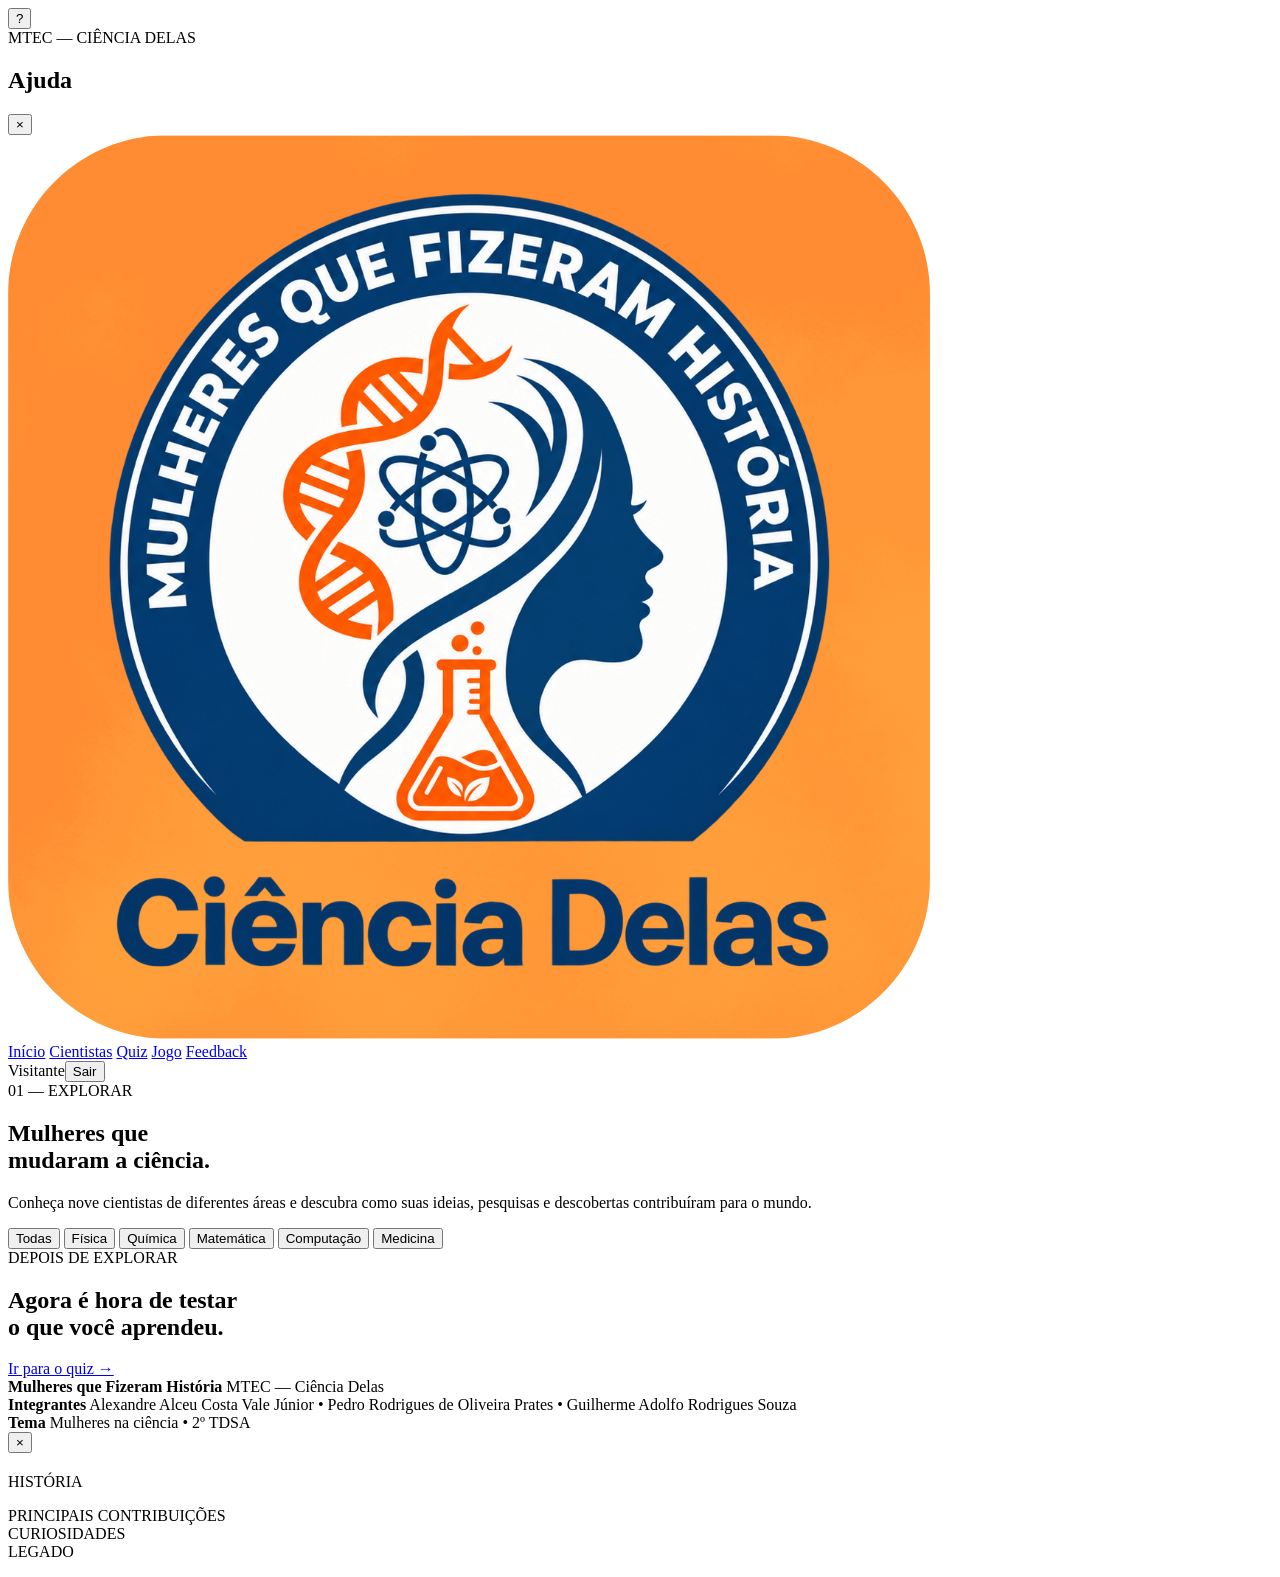
==== cientistas.html @ 0174f932 "Add files via upload" ====
<!DOCTYPE html>
<html lang="pt-BR">
<head>
    <meta charset="UTF-8">
    <meta name="viewport" content="width=device-width, initial-scale=1.0">
    <title>Cientistas | Mulheres que Fizeram História</title>
    <link rel="stylesheet" href="css/style.css">
</head>
<body data-pagina="cientistas">

    <button class="botao-ajuda" id="botaoAjuda" aria-label="Abrir ajuda">?</button>
    <aside class="barra-ajuda" id="barraAjuda">
        <div class="cabecalho-ajuda"><div><span class="texto-pequeno">MTEC — CIÊNCIA DELAS</span><h2 id="tituloAjuda">Ajuda</h2></div><button class="fechar-ajuda" id="fecharAjuda">×</button></div>
        <div id="conteudoAjuda"></div>
    </aside>

    <div class="fundo-site">
        <header class="cabecalho-site">
            <a href="inicio.html" class="logo-site"><img src="logo-mtec.png" alt="Logo Ciência Delas"></a>
            <nav class="menu-site">
                <a href="inicio.html">Início</a>
                <a class="ativo" href="cientistas.html">Cientistas</a>
                <a href="quiz.html">Quiz</a>
                <a href="jogo.html">Jogo</a>
                <a href="feedback.html">Feedback</a>
            </nav>
            <div class="usuario-menu"><span id="nomeUsuarioMenu">Visitante</span><button id="botaoSair" class="botao-secundario pequeno">Sair</button></div>
        </header>

        <main>
            <section class="cabecalho-pagina">
                <div>
                    <span class="etiqueta">01 — EXPLORAR</span>
                    <h1>Mulheres que<br><span>mudaram a ciência.</span></h1>
                </div>
                <p>
                    Conheça nove cientistas de diferentes áreas e descubra como
                    suas ideias, pesquisas e descobertas contribuíram para o mundo.
                </p>
            </section>

            <section class="filtros-cientistas">
                <button class="filtro ativo" data-filtro="todos">Todas</button>
                <button class="filtro" data-filtro="fisica">Física</button>
                <button class="filtro" data-filtro="quimica">Química</button>
                <button class="filtro" data-filtro="matematica">Matemática</button>
                <button class="filtro" data-filtro="computacao">Computação</button>
                <button class="filtro" data-filtro="medicina">Medicina</button>
            </section>

            <section class="grade-cientistas" id="gradeCientistas"></section>

            <section class="cta-final">
                <div>
                    <span class="etiqueta">DEPOIS DE EXPLORAR</span>
                    <h2>Agora é hora de testar<br>o que você aprendeu.</h2>
                </div>
                <a href="quiz.html" class="botao-principal">Ir para o quiz →</a>
            </section>
        </main>

        <footer class="rodape-site">
            <div>
                <strong>Mulheres que Fizeram História</strong>
                <span>MTEC — Ciência Delas</span>
            </div>
            <div>
                <strong>Integrantes</strong>
                <span>Alexandre Alceu Costa Vale Júnior • Pedro Rodrigues de Oliveira Prates • Guilherme Adolfo Rodrigues Souza</span>
            </div>
            <div>
                <strong>Tema</strong>
                <span>Mulheres na ciência • 2º TDSA</span>
            </div>
        </footer>
    </div>

    <div class="modal-cientista" id="modalCientista">
        <div class="fundo-modal" id="fundoModal"></div>
        <article class="conteudo-modal">
            <button class="fechar-modal" id="fecharModal" aria-label="Fechar perfil">×</button>
            <div class="modal-cabecalho">
                <div class="avatar-grande" id="modalAvatar"></div>
                <div><span class="etiqueta" id="modalArea"></span><h2 id="modalNome"></h2><p id="modalResumo"></p></div>
            </div>
            <div class="modal-corpo">
                <div class="bloco-modal"><span>HISTÓRIA</span><p id="modalBiografia"></p></div>
                <div class="bloco-modal"><span>PRINCIPAIS CONTRIBUIÇÕES</span><div id="modalContribuicoes"></div></div>
                <div class="bloco-modal"><span>CURIOSIDADES</span><div id="modalCuriosidades"></div></div>
                <div class="bloco-modal destaque-legado"><span>LEGADO</span><p id="modalLegado"></p></div>
            </div>
        </article>
    </div>

    <script src="js/script.js"></script>
</body>
</html>
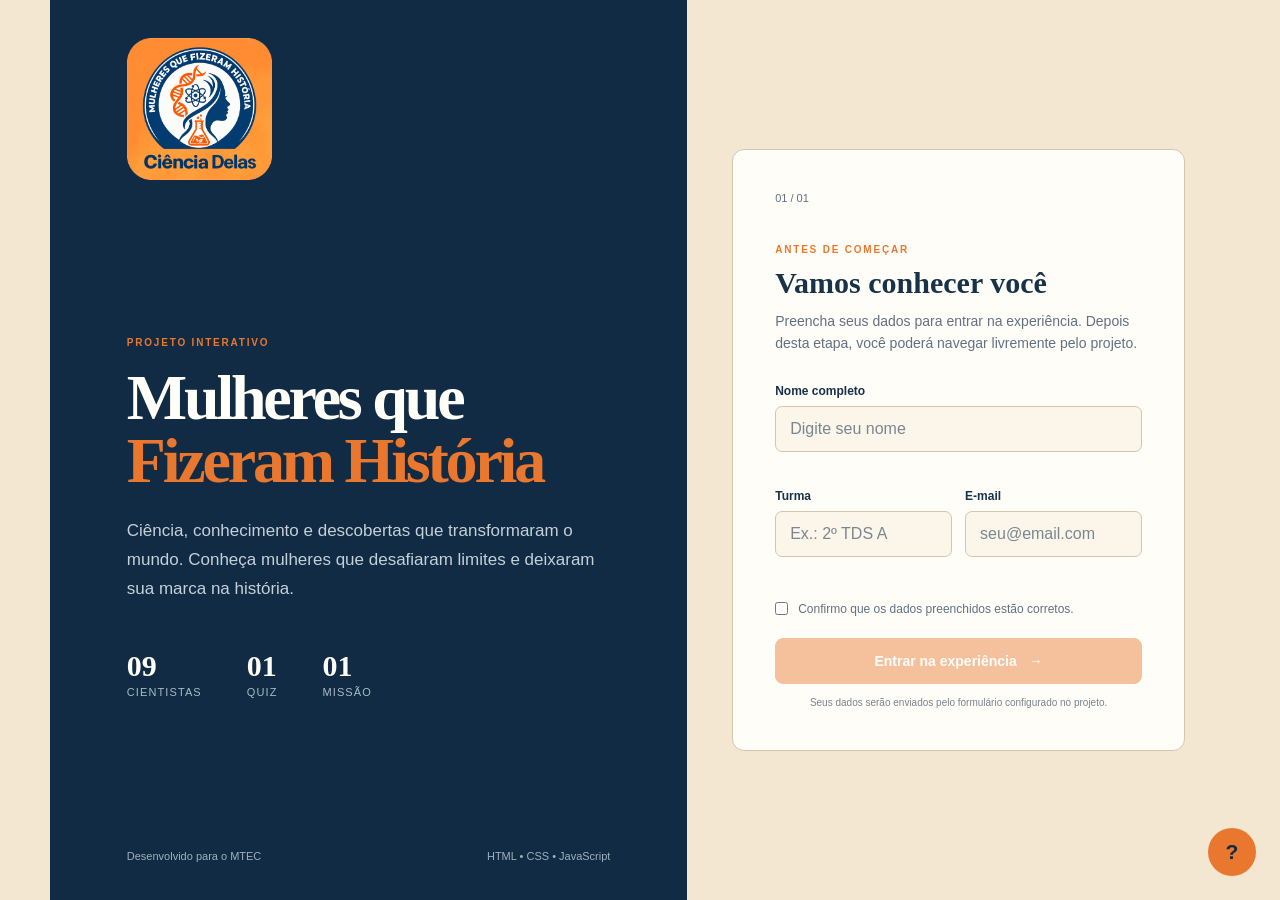
==== commit d2b94c97: "Corrigir linkagens de css e js" ====
--- a/cientistas.html
+++ b/cientistas.html
@@ -4,7 +4,7 @@
     <meta charset="UTF-8">
     <meta name="viewport" content="width=device-width, initial-scale=1.0">
     <title>Cientistas | Mulheres que Fizeram História</title>
-    <link rel="stylesheet" href="css/style.css">
+    <link rel="stylesheet" href="style.css">
 </head>
 <body data-pagina="cientistas">
 
@@ -92,6 +92,6 @@
         </article>
     </div>
 
-    <script src="js/script.js"></script>
+    <script src="script.js"></script>
 </body>
 </html>
--- a/style.css
+++ b/style.css
@@ -0,0 +1,543 @@
+@import url('https://fonts.googleapis.com/css2?family=DM+Sans:wght@400;500;600;700&family=Space+Grotesk:wght@400;500;600;700&display=swap');
+
+:root {
+    --navy: #102b43;
+    --navy-2: #173d5a;
+    --blue: #2f6690;
+    --blue-light: #5b87a8;
+    --cream: #f3e7d2;
+    --cream-2: #fbf5ea;
+    --white: #fffdf8;
+    --orange: #e9782e;
+    --orange-light: #f1a062;
+    --text: #18324a;
+    --text-light: #617182;
+    --border: #d5c5ad;
+    --green: #3f8a68;
+    --red: #c85d5d;
+    --yellow: #d89b32;
+}
+
+* { box-sizing: border-box; margin: 0; padding: 0; }
+html { scroll-behavior: smooth; }
+body {
+    min-height: 100vh;
+    font-family: 'DM Sans', Arial, sans-serif;
+    background: var(--cream);
+    color: var(--text);
+}
+a { color: inherit; text-decoration: none; }
+button, input, textarea, select { font: inherit; }
+button { cursor: pointer; }
+
+.fundo-site { min-height: 100vh; background: var(--cream); }
+
+/* CABEÇALHO */
+.cabecalho-site {
+    width: 100%;
+    min-height: 128px;
+    margin: 0;
+    display: flex;
+    align-items: center;
+    justify-content: space-between;
+    gap: 25px;
+    background: var(--navy);
+    color: var(--white);
+    padding: 0 clamp(24px, 4vw, 64px);
+}
+.logo-site, .marca-projeto { display: flex; align-items: center; gap: 11px; }
+.logo-site > span, .marca-icone {
+    width: 48px; height: 48px; display: grid; place-items: center;
+    border-radius: 10px; background: var(--orange); color: var(--navy); font-size: 21px;
+}
+.logo-site div, .marca-projeto div { display: flex; flex-direction: column; }
+.logo-site img { width: 118px; height: 118px; object-fit: contain; display: block; }
+.marca-projeto img { width: 145px; height: 142px; object-fit: contain; display: block; }
+.logo-site strong, .marca-projeto strong { font: 700 15px 'Space Grotesk'; }
+.logo-site small, .marca-projeto span { color: #b8c7d3; font-size: 10px; letter-spacing: .12em; text-transform: uppercase; }
+.menu-site { display: flex; align-items: center; gap: 4px; }
+.menu-site a {
+    padding: 11px 14px; border-radius: 9px; color: #e8eef2; font-size: 14px;
+}
+.menu-site a:hover, .menu-site a.ativo { background: var(--navy-2); color: white; }
+.usuario-menu { display: flex; align-items: center; gap: 12px; color: #e8eef2; font-size: 13px; }
+
+.botao-principal, .botao-secundario {
+    min-height: 46px; padding: 0 19px; border-radius: 8px; display: inline-flex;
+    align-items: center; justify-content: center; gap: 12px; font-weight: 700; font-size: 14px;
+    transition: background .15s, border-color .15s;
+}
+.botao-principal { color: white; background: var(--orange); border: 1px solid var(--orange); }
+.botao-principal:hover:not(:disabled) { background: #d96520; }
+.botao-principal:disabled { opacity: .45; cursor: not-allowed; }
+.botao-secundario { color: var(--white); background: transparent; border: 1px solid #55738b; }
+.botao-secundario:hover { background: var(--navy-2); }
+.botao-secundario.pequeno { min-height: 36px; padding: 0 12px; font-size: 12px; }
+.largura-total { width: 100%; }
+
+/* AJUDA */
+.botao-ajuda {
+    position: fixed; right: 24px; bottom: 24px; z-index: 1000;
+    width: 48px; height: 48px; border: 0; border-radius: 50%;
+    background: var(--orange); color: var(--navy); font-size: 21px; font-weight: 700;
+}
+.botao-ajuda:hover { background: #d96520; }
+.barra-ajuda {
+    position: fixed; right: -440px; top: 0; width: min(420px, 92vw); height: 100vh;
+    z-index: 1200; padding: 30px; overflow-y: auto; background: var(--navy);
+    color: var(--white); border-left: 1px solid #41617a; transition: right .25s ease;
+}
+.barra-ajuda.aberta { right: 0; }
+.cabecalho-ajuda { display: flex; justify-content: space-between; align-items: flex-start; gap: 20px; padding-bottom: 24px; border-bottom: 1px solid #41617a; }
+.cabecalho-ajuda h2 { margin-top: 7px; font: 600 27px 'Space Grotesk'; color: var(--white); }
+.fechar-ajuda, .fechar-modal {
+    width: 38px; height: 38px; border: 1px solid #55738b; border-radius: 8px;
+    color: var(--white); background: var(--navy-2); font-size: 22px;
+}
+.ajuda-conteudo { padding-top: 25px; color: var(--white); }
+.ajuda-conteudo h3 { margin-bottom: 10px; font: 600 21px 'Space Grotesk'; color: var(--white); }
+.ajuda-conteudo p { margin-bottom: 20px; color: #d7e0e7; line-height: 1.7; font-size: 14px; }
+.ajuda-lista { list-style: none; display: grid; gap: 10px; margin-bottom: 24px; }
+.ajuda-lista li { padding: 13px; border: 1px solid #41617a; border-radius: 8px; background: var(--navy-2); color: #d7e0e7; font-size: 13px; line-height: 1.5; }
+.ajuda-lista strong { color: white; }
+.barra-ajuda .texto-pequeno { color: var(--orange-light); }
+
+
+/* IDENTIFICAÇÃO: deixa a tela inteira visível sem precisar usar scroll. */
+.pagina-identificacao {
+    overflow: hidden;
+}
+
+.pagina-identificacao .identificacao {
+    height: 100vh;
+    min-height: 100vh;
+}
+
+.pagina-identificacao .identificacao-lado-esquerdo,
+.pagina-identificacao .identificacao-lado-direito {
+    height: 100vh;
+    min-height: 0;
+}
+
+/* IDENTIFICAÇÃO */
+.identificacao { min-height: 100vh; display: grid; grid-template-columns: 1.08fr .92fr; }
+.identificacao-lado-esquerdo {
+    min-height: 100vh; padding: 38px clamp(30px, 6vw, 85px);
+    display: flex; flex-direction: column; justify-content: space-between;
+    background: var(--navy); color: var(--white);
+}
+.identificacao-conteudo { max-width: 650px; margin: auto 0; }
+.identificacao-conteudo h1 {
+    margin-top: 17px; font: 700 clamp(45px, 5vw, 76px)/.98 'Space Grotesk'; letter-spacing: -.05em;
+}
+.identificacao-conteudo h1 span { color: var(--orange); }
+.texto-introducao { max-width: 540px; color: #c5d0d9; line-height: 1.7; margin-top: 25px; font-size: 17px; }
+.mini-estatisticas { display: flex; gap: 45px; margin-top: 45px; }
+.mini-estatisticas div { display: flex; flex-direction: column; gap: 3px; }
+.mini-estatisticas strong { font: 600 30px 'Space Grotesk'; }
+.mini-estatisticas span { color: #aabac7; font-size: 11px; text-transform: uppercase; letter-spacing: .1em; }
+.rodape-identificacao { display: flex; justify-content: space-between; color: #9fb0bd; font-size: 11px; }
+.identificacao-lado-direito { display: grid; place-items: center; padding: 45px; background: var(--cream); }
+.cartao-identificacao {
+    width: min(510px, 100%); padding: 42px; background: var(--white);
+    border: 1px solid var(--border); border-radius: 12px;
+}
+.numero-etapa { color: var(--text-light); font-size: 11px; margin-bottom: 35px; }
+.cartao-identificacao h2 { margin-top: 9px; font: 600 30px 'Space Grotesk'; }
+.cartao-identificacao > p { color: var(--text-light); line-height: 1.6; font-size: 14px; margin: 10px 0 30px; }
+.campo { margin-bottom: 19px; }
+.campo label { display: block; margin-bottom: 8px; color: var(--text); font-size: 12px; font-weight: 700; }
+.campo input, .campo textarea, .campo select {
+    width: 100%; padding: 13px 14px; outline: none; border: 1px solid var(--border);
+    border-radius: 7px; background: var(--cream-2); color: var(--text);
+}
+.campo input::placeholder, .campo textarea::placeholder { color: #7a8791; opacity: 1; }
+.campo input:focus, .campo textarea:focus, .campo select:focus { border-color: var(--orange); outline: 2px solid #f1c19f; }
+.campo input:-webkit-autofill, .campo input:-webkit-autofill:hover, .campo input:-webkit-autofill:focus {
+    -webkit-text-fill-color: var(--text); -webkit-box-shadow: 0 0 0 1000px var(--cream-2) inset;
+}
+.campo select option { background: var(--white); color: var(--text); }
+.duas-colunas { display: grid; grid-template-columns: 1fr 1fr; gap: 13px; }
+.campo-checkbox { display: flex; align-items: flex-start; gap: 10px; color: var(--text-light); font-size: 12px; line-height: 1.5; margin: 6px 0 20px; }
+.campo-checkbox input { margin-top: 2px; accent-color: var(--orange); }
+.mensagem-erro { display: block; min-height: 14px; margin-top: 4px; color: var(--red); font-size: 10px; }
+.aviso-formulario { color: #78838d; font-size: 10px; text-align: center; margin-top: 13px; }
+.iframe-escondido { width: 0; height: 0; border: 0; position: absolute; }
+
+main { width: min(1180px, calc(100% - 40px)); margin: auto; }
+.etiqueta, .texto-pequeno { display: inline-block; color: var(--orange); font-size: 10px; letter-spacing: .18em; font-weight: 700; }
+
+/* INÍCIO */
+.hero-inicio {
+    min-height: 610px; display: grid; grid-template-columns: 1fr 1fr; align-items: center;
+    gap: 55px; padding: 75px 0;
+}
+.hero-texto h1 { margin: 17px 0 25px; font: 700 clamp(50px, 6vw, 80px)/.95 'Space Grotesk'; letter-spacing: -.06em; }
+.hero-texto h1 span { color: var(--orange); }
+.hero-texto > p { max-width: 600px; color: var(--text-light); line-height: 1.7; font-size: 17px; }
+.hero-botoes { display: flex; gap: 12px; margin-top: 30px; }
+.hero-botoes .botao-secundario { color: var(--navy); border-color: #9c8d77; }
+.hero-botoes .botao-secundario:hover { background: #e9dcc7; }
+.hero-numeros { display: flex; gap: 42px; margin-top: 50px; }
+.hero-numeros div { display: flex; align-items: center; gap: 10px; }
+.hero-numeros strong { font: 600 28px 'Space Grotesk'; }
+.hero-numeros span { color: var(--text-light); font-size: 10px; text-transform: uppercase; line-height: 1.3; letter-spacing: .08em; }
+.hero-visual { min-height: 450px; position: relative; display: grid; place-items: center; }
+.orb { display: none; }
+.painel-ciencia {
+    width: min(500px, 90%); padding: 27px; position: relative; z-index: 2;
+    background: var(--navy); color: var(--white); border: 1px solid var(--navy-2); border-radius: 12px;
+    transform: rotate(-1.5deg);
+}
+.painel-topo { display: flex; justify-content: space-between; color: #bdcbd5; font-size: 9px; letter-spacing: .16em; }
+.ponto-online { width: 7px; height: 7px; background: var(--orange); border-radius: 50%; }
+.painel-grafico { height: 220px; margin-top: 30px; position: relative; overflow: hidden; border-bottom: 1px solid #41617a; }
+.linha-grafico { position: absolute; width: 110%; height: 100px; left: -5%; top: 80px; border-top: 2px solid #5b87a8; transform: rotate(-8deg); border-radius: 50%; }
+.linha-grafico.segunda { top: 120px; border-color: var(--orange); transform: rotate(8deg); }
+.ponto-grafico { position: absolute; width: 9px; height: 9px; border-radius: 50%; background: var(--white); }
+.p1 { left: 15%; top: 57%; } .p2 { left: 37%; top: 38%; } .p3 { left: 62%; top: 52%; } .p4 { left: 83%; top: 24%; }
+.painel-dados { display: grid; grid-template-columns: repeat(3,1fr); gap: 10px; padding-top: 22px; }
+.painel-dados div { display: flex; flex-direction: column; gap: 5px; }
+.painel-dados span { font-size: 8px; color: #9fb0bd; letter-spacing: .1em; }
+.painel-dados strong { font: 600 20px 'Space Grotesk'; }
+.cartao-flutuante { position: absolute; z-index: 3; display: flex; gap: 10px; align-items: center; padding: 12px 14px; background: var(--white); border: 1px solid var(--border); border-radius: 8px; }
+.cartao-flutuante > span { width: 32px; height: 32px; display: grid; place-items: center; border-radius: 7px; background: var(--orange); color: var(--navy); }
+.cartao-flutuante div { display: flex; flex-direction: column; }
+.cartao-flutuante strong { font-size: 11px; color: var(--text); }
+.cartao-flutuante small { color: var(--text-light); font-size: 9px; }
+.cartao-flutuante-1 { top: 13%; left: 1%; } .cartao-flutuante-2 { bottom: 9%; right: 0; }
+
+.mosaico-cientistas, .secao-conceito, .secao-destaque {
+    margin: 0 0 70px; padding: 70px; background: var(--white); border: 1px solid var(--border);
+}
+.cabecalho-secao h2 { margin-top: 12px; font: 600 40px 'Space Grotesk'; letter-spacing: -.04em; }
+.cabecalho-secao h2 span { color: var(--orange); }
+.cabecalho-secao p { margin-top: 10px; color: var(--text-light); line-height: 1.6; }
+.faixa-fotos-cientistas { display: grid; grid-template-columns: repeat(5,1fr); gap: 12px; margin-top: 34px; }
+.foto-destaque-cientista { display: block; overflow: hidden; border: 1px solid var(--border); background: var(--cream-2); }
+.foto-destaque-cientista img { width: 100%; height: 190px; display: block; object-fit: cover; object-position: center top; }
+.foto-destaque-cientista span { display: block; padding: 11px 12px; color: var(--text); font-size: 12px; font-weight: 700; }
+.secao-conceito { margin-bottom: 70px; }
+.passos-experiencia { display: grid; grid-template-columns: repeat(4,1fr); gap: 14px; margin-top: 38px; }
+.passo { position: relative; min-height: 265px; padding: 27px; border: 1px solid var(--border); background: var(--cream-2); border-radius: 9px; }
+.passo:hover { border-color: var(--orange); }
+.passo.destaque { border-top: 1px solid var(--border); }
+.passo-numero { position: absolute; top: 20px; right: 20px; color: #9b8d7a; font-size: 11px; }
+.passo-icone { width: 48px; height: 48px; display: grid; place-items: center; margin-bottom: 35px; border-radius: 8px; background: var(--navy); color: var(--orange); font-size: 20px; }
+.passo h3 { margin-bottom: 9px; font: 600 21px 'Space Grotesk'; }
+.passo p { color: var(--text-light); line-height: 1.55; font-size: 13px; }
+.passo-link { display: block; margin-top: 22px; color: var(--orange); font-size: 12px; font-weight: 700; }
+.secao-destaque { display: grid; grid-template-columns: 1.2fr .8fr; gap: 65px; align-items: center; }
+.destaque-texto h2 { margin: 13px 0 20px; font: 600 40px/1.08 'Space Grotesk'; letter-spacing: -.04em; }
+.destaque-texto p { max-width: 650px; color: var(--text-light); line-height: 1.75; }
+.link-seta { display: inline-block; margin-top: 25px; color: var(--orange); font-size: 13px; font-weight: 700; }
+.destaque-citacao { padding: 38px; background: var(--navy); color: var(--white); border-radius: 9px; }
+.simbolo-grande { height: 55px; color: var(--orange); font: 700 70px 'Space Grotesk'; }
+.destaque-citacao p { margin: 15px 0 25px; font: 500 22px/1.35 'Space Grotesk'; }
+.linha-decorativa { width: 55px; height: 2px; margin-bottom: 13px; background: var(--orange); }
+.destaque-citacao span:last-child { color: #b7c6d0; font-size: 9px; letter-spacing: .14em; }
+.jogo-feedback {
+    padding: 0 0 55px;
+}
+
+/* Link simples e largo para levar ao formulário de feedback. */
+.botao-feedback-jogo {
+    display: block;
+    width: 100%;
+    padding: 17px 20px;
+    margin-top: 14px;
+    text-align: center;
+    background: var(--navy);
+    color: var(--white);
+    border: 2px solid var(--navy);
+    border-radius: 10px;
+    text-decoration: none;
+    font: 600 16px 'Space Grotesk';
+    transition: .2s;
+}
+
+.botao-feedback-jogo:hover {
+    background: var(--orange);
+    border-color: var(--navy);
+    color: var(--navy);
+}
+
+.rodape-site {
+    width: min(1180px, calc(100% - 40px));
+    margin: auto;
+    padding: 30px 0 36px;
+    border-top: 1px solid var(--border);
+    display: grid;
+    grid-template-columns: 1fr 1.8fr auto;
+    gap: 35px;
+    color: var(--text-light);
+    font-size: 11px;
+}
+.rodape-site div { display: flex; flex-direction: column; gap: 6px; }
+.rodape-site strong { color: var(--text); font-size: 11px; font-weight: 700; }
+.rodape-site span { line-height: 1.5; }
+
+/* CABEÇALHOS DAS PÁGINAS INTERNAS */
+.cabecalho-pagina {
+    min-height: 360px; margin: 55px 0 45px; padding: 58px 70px;
+    display: grid; grid-template-columns: 1fr .78fr; align-items: center; gap: 70px;
+    background: var(--white); border: 1px solid var(--border);
+}
+.cabecalho-pagina h1 { margin-top: 15px; color: var(--text); font: 700 clamp(48px, 6vw, 78px)/.95 'Space Grotesk'; letter-spacing: -.055em; }
+.cabecalho-pagina h1 span { color: var(--blue); }
+.cabecalho-pagina > p { max-width: 530px; color: var(--text-light); line-height: 1.8; }
+
+/* CIENTISTAS */
+.filtros-cientistas { display: flex; flex-wrap: wrap; gap: 9px; margin-bottom: 30px; }
+.filtro { padding: 10px 16px; border: 1px solid var(--border); border-radius: 20px; background: transparent; color: var(--text); font-size: 11px; }
+.filtro:hover, .filtro.ativo { background: var(--navy); border-color: var(--navy); color: var(--white); }
+.grade-cientistas { display: grid; grid-template-columns: repeat(3,1fr); gap: 22px; padding-bottom: 70px; }
+.card-cientista { overflow: hidden; min-height: 420px; background: var(--white); border: 1px solid var(--border); border-radius: 9px; cursor: pointer; }
+.card-cientista:hover { border-color: var(--orange); }
+.card-imagem { height: 225px; position: relative; overflow: hidden; display: grid; place-items: center; background: var(--navy); }
+.foto-cientista-card { width: 100%; height: 100%; object-fit: cover; object-position: center top; display: block; }
+.foto-cientista-card[src*="Rosalind_Franklin"] { transform: scale(1.08); }
+.avatar-cientista { width: 120px; height: 120px; display: grid; place-items: center; border-radius: 50%; background: var(--navy-2); color: var(--orange); font: 700 32px 'Space Grotesk'; }
+.card-numero { position: absolute; top: 15px; left: 17px; color: var(--white); font-size: 10px; }
+.card-area { position: absolute; top: 15px; right: 15px; padding: 5px 8px; border-radius: 20px; background: var(--orange); color: var(--navy); font-size: 8px; letter-spacing: .1em; }
+.card-conteudo { padding: 25px; }
+.card-conteudo h2 { margin-bottom: 6px; color: var(--text); font: 600 23px 'Space Grotesk'; }
+.card-conteudo .periodo { color: var(--text-light); font-size: 11px; }
+.card-conteudo p { margin-top: 13px; color: var(--text-light); font-size: 12px; line-height: 1.6; }
+.card-abrir { display: block; margin-top: 18px; color: var(--orange); font-size: 11px; font-weight: 700; }
+.cta-final { margin: 0 0 80px; padding: 45px 50px; display: flex; align-items: center; justify-content: space-between; gap: 30px; background: var(--navy); border: 1px solid var(--navy); border-radius: 9px; color: var(--white); }
+.cta-final h2 { margin-top: 10px; font: 600 29px/1.15 'Space Grotesk'; color: var(--white); }
+
+/* MODAL DAS CIENTISTAS */
+.modal-cientista, .modal-desafio { display: none; position: fixed; inset: 0; z-index: 1300; align-items: center; justify-content: center; padding: 25px; }
+.modal-cientista.aberto, .modal-desafio.aberto { display: flex; }
+.fundo-modal { position: absolute; inset: 0; background: rgba(16,43,67,.82); }
+.conteudo-modal { position: relative; z-index: 2; width: min(900px,100%); max-height: 90vh; overflow-y: auto; padding: 38px; background: var(--white); border: 1px solid var(--border); border-radius: 10px; }
+/* O X continua visível mesmo quando o conteúdo do perfil é rolado. */
+.fechar-modal { position: sticky; top: 0; z-index: 5; display: block; margin: -12px -12px 12px auto; color: var(--navy); background: var(--cream-2); border-color: var(--border); }
+.modal-cabecalho { display: grid; grid-template-columns: 130px 1fr; gap: 25px; align-items: center; padding-bottom: 30px; border-bottom: 1px solid var(--border); }
+.avatar-grande { width: 130px; height: 130px; display: grid; place-items: center; border-radius: 9px; overflow: hidden; background: var(--navy); color: var(--orange); font: 700 35px 'Space Grotesk'; }
+.avatar-grande img { width: 100%; height: 100%; object-fit: cover; object-position: center top; }
+.modal-cabecalho h2 { margin: 7px 0; color: var(--text); font: 600 38px 'Space Grotesk'; }
+.modal-cabecalho p { max-width: 600px; color: var(--text-light); line-height: 1.6; font-size: 13px; }
+.modal-corpo { display: grid; grid-template-columns: 1fr 1fr; gap: 25px; padding-top: 30px; }
+.bloco-modal > span { color: var(--orange); font-size: 9px; letter-spacing: .15em; font-weight: 700; }
+.bloco-modal p { margin-top: 10px; color: var(--text-light); line-height: 1.7; font-size: 13px; }
+.bloco-modal ul { list-style: none; margin-top: 10px; display: grid; gap: 8px; }
+.bloco-modal li { padding: 11px 13px; border: 1px solid var(--border); border-radius: 7px; background: var(--cream-2); color: var(--text-light); font-size: 12px; line-height: 1.5; }
+.destaque-legado { grid-column: 1 / -1; padding: 20px; border: 1px solid #e8c3a8; background: #fff4e9; border-radius: 8px; }
+
+/* QUIZ */
+.area-quiz, .area-jogo, .area-feedback { min-height: calc(100vh - 84px); }
+.quiz-container { width: min(850px, calc(100% - 40px)); margin: 0 auto 75px; padding: 42px; background: var(--white); border: 1px solid var(--border); border-radius: 10px; }
+.quiz-topo > div:first-child { display: flex; justify-content: space-between; align-items: center; color: var(--text-light); font-size: 10px; letter-spacing: .12em; }
+.quiz-topo strong { color: var(--text); font-size: 12px; }
+.barra-progresso { height: 4px; margin-top: 13px; overflow: hidden; background: #e1d5c2; }
+.barra-progresso div { width: 10%; height: 100%; background: var(--orange); transition: width .3s; }
+.quiz-pergunta { padding: 52px 0 34px; }
+.tema-questao { color: var(--orange); font-size: 9px; letter-spacing: .16em; font-weight: 700; }
+.quiz-pergunta h2 { max-width: 730px; margin-top: 10px; color: var(--text); font: 600 31px/1.2 'Space Grotesk'; }
+.alternativas { display: grid; gap: 11px; }
+.alternativa { width: 100%; min-height: 58px; padding: 16px 18px; display: flex; align-items: center; gap: 13px; text-align: left; border: 1px solid var(--border); border-radius: 7px; color: var(--text); background: var(--cream-2); }
+.alternativa:hover:not(:disabled) { border-color: var(--orange); background: #f7ead8; }
+.alternativa .letra { width: 28px; height: 28px; display: grid; place-items: center; border-radius: 6px; background: var(--navy); color: white; font-size: 11px; }
+.alternativa.selecionada { border-color: var(--blue); background: #edf3f6; }
+.alternativa.correta { border-color: var(--green); background: #edf7f1; }
+.alternativa.errada { border-color: var(--red); background: #faeeee; }
+.feedback-questao { min-height: 40px; padding-top: 15px; color: var(--text-light); font-size: 12px; line-height: 1.5; }
+.feedback-questao.certo { color: var(--green); } .feedback-questao.errado { color: var(--red); }
+
+/* Botão e caixa da dica do quiz. */
+.botao-dica { margin-top: 6px; padding: 10px 15px; border: 1px solid var(--orange); border-radius: 7px; background: var(--cream-2); color: var(--navy); font-weight: 700; cursor: pointer; }
+.botao-dica:hover:not(:disabled) { background: #f7ead8; }
+.botao-dica:disabled { opacity: .6; cursor: default; }
+.dica-questao { display: none; margin-top: 10px; padding: 11px 14px; border-left: 3px solid var(--orange); background: #f7ead8; color: var(--text); font-size: 12px; line-height: 1.5; }
+.dica-questao.visivel { display: block; }
+.botao-proxima { width: 100%; margin-top: 10px; }
+.resultado-quiz, .feedback-final { width: min(750px, calc(100% - 40px)); margin: 40px auto 90px; padding: 60px 40px; text-align: center; background: var(--white); border: 1px solid var(--border); border-radius: 10px; }
+.resultado-icone { width: 70px; height: 70px; display: grid; place-items: center; margin: 0 auto 22px; border-radius: 9px; background: var(--orange); color: var(--navy); font-size: 28px; }
+.resultado-quiz h2, .feedback-final h2 { margin: 10px 0; color: var(--text); font: 600 35px 'Space Grotesk'; }
+.pontuacao-final { margin: 25px 0; } .pontuacao-final strong { color: var(--blue); font: 700 80px 'Space Grotesk'; } .pontuacao-final span { color: var(--text-light); font-size: 22px; }
+.resultado-quiz p, .feedback-final p { color: var(--text-light); line-height: 1.6; }
+.resultado-botoes { display: flex; justify-content: center; gap: 10px; margin-top: 30px; }
+.resultado-botoes .botao-secundario { color: white; background: var(--navy); border-color: var(--navy); }
+.resultado-botoes .botao-secundario:hover { color: white; background: var(--blue); border-color: var(--blue); }
+
+/* JOGO */
+.painel-jogo { margin-bottom: 60px; }
+.barra-jogo { display: grid; grid-template-columns: repeat(4,1fr); gap: 1px; overflow: hidden; background: var(--border); border: 1px solid var(--border); }
+.informacao-jogo { min-height: 78px; padding: 17px 20px; display: flex; flex-direction: column; gap: 4px; background: var(--navy); }
+.informacao-jogo span { color: #b4c3ce; font-size: 8px; letter-spacing: .13em; } .informacao-jogo strong { color: white; font: 600 16px 'Space Grotesk'; }
+.objetivo-jogo { padding: 14px 17px; display: flex; justify-content: space-between; align-items: center; gap: 20px; border: 1px solid var(--border); border-top: 0; background: var(--white); }
+
+#botaoReiniciarJogo {
+    color: white;
+    background: var(--navy);
+    border-color: var(--navy);
+}
+#botaoReiniciarJogo:hover {
+    color: white;
+    background: var(--blue);
+    border-color: var(--blue);
+}
+.objetivo-jogo div { display: flex; gap: 10px; align-items: center; } .objetivo-jogo span { color: var(--orange); font-size: 8px; letter-spacing: .12em; } .objetivo-jogo strong { font-size: 11px; }
+.colecao-jogo { display: flex; flex-wrap: wrap; gap: 7px; padding: 13px 0 0; }
+
+.chip-cientista-jogo {
+    min-height: 42px;
+    padding: 5px 10px 5px 5px;
+    display: flex;
+    align-items: center;
+    gap: 8px;
+    border: 1px solid var(--border);
+    border-radius: 8px;
+    background: var(--white);
+    color: var(--text-light);
+}
+.chip-cientista-jogo span {
+    width: 30px;
+    height: 30px;
+    display: grid;
+    place-items: center;
+    border-radius: 6px;
+    background: #e7ddcb;
+    color: var(--text-light);
+    font-size: 9px;
+    font-weight: 700;
+}
+.chip-cientista-jogo strong {
+    color: var(--text);
+    font-size: 10px;
+    font-weight: 600;
+}
+.chip-cientista-jogo.coletada {
+    border-color: #e6a579;
+    background: #fff5eb;
+}
+.chip-cientista-jogo.coletada span {
+    background: var(--orange);
+    color: var(--navy);
+    font-size: 15px;
+}
+.canvas-jogo-wrapper { position: relative; margin-top: 13px; overflow: hidden; border: 1px solid var(--border); background: var(--navy); }
+#telaJogo { display: block; width: 100%; height: auto; max-height: 650px; }
+.mensagem-jogo { position: absolute; inset: 0; display: flex; align-items: center; justify-content: center; background: rgba(16,43,67,.78); }
+.mensagem-jogo.escondido { display: none; }
+.mensagem-jogo-caixa { width: min(500px,90%); padding: 35px; text-align: center; background: var(--white); border: 1px solid var(--border); border-radius: 9px; }
+.mensagem-jogo-caixa h2 { margin: 10px 0; color: var(--text); font: 600 29px 'Space Grotesk'; }
+.mensagem-jogo-caixa p { margin-bottom: 23px; color: var(--text-light); font-size: 13px; line-height: 1.6; }
+.controles-mobile { display: none; }
+.legenda-jogo { display: flex; flex-wrap: wrap; gap: 20px; align-items: center; padding: 18px 5px; color: var(--text-light); font-size: 10px; }
+.legenda-jogo > div { display: flex; align-items: center; gap: 5px; }
+.tecla { padding: 4px 7px; border: 1px solid var(--border); border-radius: 5px; background: var(--white); color: var(--text); }
+.ponto-legenda { width: 8px; height: 8px; border-radius: 50%; display: inline-block; }
+.ponto-legenda.azul { background: var(--blue); } .ponto-legenda.amarelo { background: var(--yellow); } .ponto-legenda.vermelho { background: var(--red); } .ponto-legenda.laranja { background: var(--orange); }
+.como-jogar { display: grid; grid-template-columns: .8fr 1.2fr; gap: 50px; padding: 65px 0 90px; border-top: 1px solid var(--border); }
+.como-jogar h2 { margin-top: 10px; color: var(--text); font: 600 30px 'Space Grotesk'; }
+.regras-jogo { display: grid; grid-template-columns: 1fr 1fr; gap: 11px; }
+.regras-jogo div { display: flex; gap: 15px; padding: 18px; border: 1px solid var(--border); background: var(--white); }
+.regras-jogo strong { color: var(--orange); font: 600 13px 'Space Grotesk'; }
+.regras-jogo span { color: var(--text-light); font-size: 12px; line-height: 1.5; }
+.modal-desafio { z-index: 1400; }
+.desafio-caixa { position: relative; z-index: 2; width: min(650px,100%); padding: 35px; background: var(--white); border: 1px solid var(--border); border-radius: 9px; }
+.desafio-caixa h2 { margin: 8px 0; color: var(--text); font: 600 32px 'Space Grotesk'; }
+.desafio-caixa > p { margin: 0 0 22px; color: var(--text-light); line-height: 1.6; }
+.desafio-alternativas { margin-bottom: 12px; }
+
+/* FEEDBACK */
+.feedback-grid { display: grid; grid-template-columns: .75fr 1.25fr; gap: 30px; padding-bottom: 85px; align-items: start; }
+.cartao-feedback-intro, .cartao-formulario { background: var(--white); border: 1px solid var(--border); border-radius: 9px; padding: 35px; }
+.icone-feedback { width: 50px; height: 50px; display: grid; place-items: center; border-radius: 8px; background: var(--navy); color: var(--orange); font-size: 20px; }
+.cartao-feedback-intro h2 { margin: 30px 0 12px; color: var(--text); font: 600 30px/1.1 'Space Grotesk'; }
+.cartao-feedback-intro p { color: var(--text-light); line-height: 1.7; font-size: 13px; }
+.lista-feedback { margin-top: 24px; display: grid; gap: 11px; }
+.lista-feedback div { display: flex; gap: 15px; padding: 16px; border: 1px solid var(--border); background: var(--cream-2); }
+.lista-feedback span { color: var(--orange); font: 600 12px 'Space Grotesk'; } .lista-feedback p { color: var(--text-light); font-size: 12px; }
+.estrelas { display: flex; gap: 4px; margin: 5px 0 10px; }
+.estrelas button { padding: 0 2px; border: 0; background: transparent; color: #a89c8b; font-size: 27px; }
+.estrelas button.ativa { color: var(--orange); }
+.opcoes-radio { display: flex; flex-wrap: wrap; gap: 9px; }
+.opcoes-radio label { padding: 10px 13px; border: 1px solid var(--border); border-radius: 7px; color: var(--text-light); font-size: 12px; cursor: pointer; background: var(--cream-2); }
+.opcoes-radio input { accent-color: var(--orange); appearance: none; width: 15px; height: 15px; border: 2px solid var(--navy); border-radius: 50%; background: var(--white); vertical-align: middle; margin-right: 6px; }
+.opcoes-radio input:checked { background: var(--orange); box-shadow: inset 0 0 0 3px var(--white); }
+.feedback-final { margin: 65px auto 90px; }
+
+/* Tela final do feedback: ocupa a tela sem precisar de rolagem. */
+body.feedback-enviado { overflow: hidden; }
+body.feedback-enviado .fundo-site { height: 100vh; min-height: 100vh; display: flex; flex-direction: column; }
+body.feedback-enviado .area-feedback { flex: 1; display: flex; align-items: center; justify-content: center; min-height: 0; }
+body.feedback-enviado .feedback-final { margin: 0 auto; }
+body.feedback-enviado .feedback-final a { margin-top: 28px; }
+
+.escondido { display: none !important; }
+body.modal-aberto { overflow: hidden; }
+
+@media (max-width: 1050px) {
+    .cabecalho-site { width: 100%; padding-left: 24px; padding-right: 24px; }
+    main { width: min(100% - 30px, 1180px); }
+    .usuario-menu > span { display: none; }
+    .hero-inicio { grid-template-columns: 1fr; }
+    .hero-visual { min-height: 430px; }
+    .passos-experiencia { grid-template-columns: repeat(2,1fr); }
+    .grade-cientistas { grid-template-columns: repeat(2,1fr); }
+    .secao-destaque { grid-template-columns: 1fr; }
+    .feedback-grid { grid-template-columns: 1fr; }
+}
+
+@media (max-width: 760px) {
+    .cabecalho-site { min-height: 120px; flex-wrap: wrap; padding: 12px 18px; }
+    .menu-site { order: 3; width: 100%; overflow-x: auto; justify-content: flex-start; }
+    .menu-site a { white-space: nowrap; }
+    .usuario-menu { position: absolute; right: 15px; }
+    .cabecalho-pagina { min-height: 300px; margin-top: 30px; padding: 48px 30px; grid-template-columns: 1fr; gap: 28px; }
+    .cabecalho-pagina h1 { font-size: 52px; }
+    .grade-cientistas { grid-template-columns: 1fr; }
+    .modal-corpo { grid-template-columns: 1fr; }
+    .modal-cabecalho { grid-template-columns: 1fr; }
+    .avatar-grande { width: 95px; height: 95px; }
+    .destaque-legado { grid-column: auto; }
+    .barra-jogo { grid-template-columns: 1fr 1fr; }
+    .como-jogar { grid-template-columns: 1fr; }
+    .regras-jogo { grid-template-columns: 1fr; }
+    .controles-mobile { display: flex; flex-direction: column; align-items: center; gap: 5px; padding: 12px 0 5px; }
+    .controles-mobile > div { display: flex; gap: 5px; }
+    .controles-mobile button { width: 48px; height: 42px; border: 1px solid #55738b; border-radius: 7px; color: white; background: var(--navy); }
+    .faixa-fotos-cientistas { grid-template-columns: repeat(2,1fr); }
+    .mosaico-cientistas, .secao-conceito, .secao-destaque { padding: 42px 28px; }
+    .cta-final { flex-direction: column; align-items: flex-start; }
+}
+
+@media (max-width: 560px) {
+    /* Em telas pequenas, mantemos a rolagem para o formulário continuar confortável. */
+    .pagina-identificacao { overflow: auto; }
+    .pagina-identificacao .identificacao,
+    .pagina-identificacao .identificacao-lado-esquerdo,
+    .pagina-identificacao .identificacao-lado-direito { height: auto; min-height: auto; }
+
+    .identificacao { grid-template-columns: 1fr; }
+    .identificacao-lado-esquerdo { min-height: auto; padding: 28px 22px 35px; }
+    .identificacao-conteudo { margin: 65px 0 40px; }
+    .identificacao-conteudo h1 { font-size: 48px; }
+    .rodape-identificacao { display: none; }
+    .identificacao-lado-direito { padding: 25px 15px; }
+    .cartao-identificacao { padding: 28px 22px; }
+    .duas-colunas { grid-template-columns: 1fr; gap: 0; }
+    .hero-inicio { padding: 50px 0; }
+    .hero-texto h1 { font-size: 48px; }
+    .hero-botoes { flex-direction: column; }
+    .hero-botoes a { width: 100%; }
+    .hero-visual { min-height: 350px; }
+    .painel-ciencia { width: 95%; }
+    .cartao-flutuante { transform: scale(.8); }
+    .passos-experiencia { grid-template-columns: 1fr; }
+    .mini-estatisticas { gap: 25px; }
+    .rodape-site { width: calc(100% - 30px); grid-template-columns: 1fr; gap: 18px; }
+    .quiz-container, .cartao-feedback-intro, .cartao-formulario, .desafio-caixa { padding: 24px; }
+    .quiz-pergunta h2 { font-size: 25px; }
+    .resultado-botoes { flex-direction: column; }
+    .resultado-botoes > * { width: 100%; }
+    .objetivo-jogo { align-items: flex-start; gap: 10px; flex-direction: column; }
+    .objetivo-jogo div { flex-direction: column; align-items: flex-start; gap: 3px; }
+    .legenda-jogo { gap: 10px; }
+    .feedback-grid { padding-bottom: 60px; }
+}
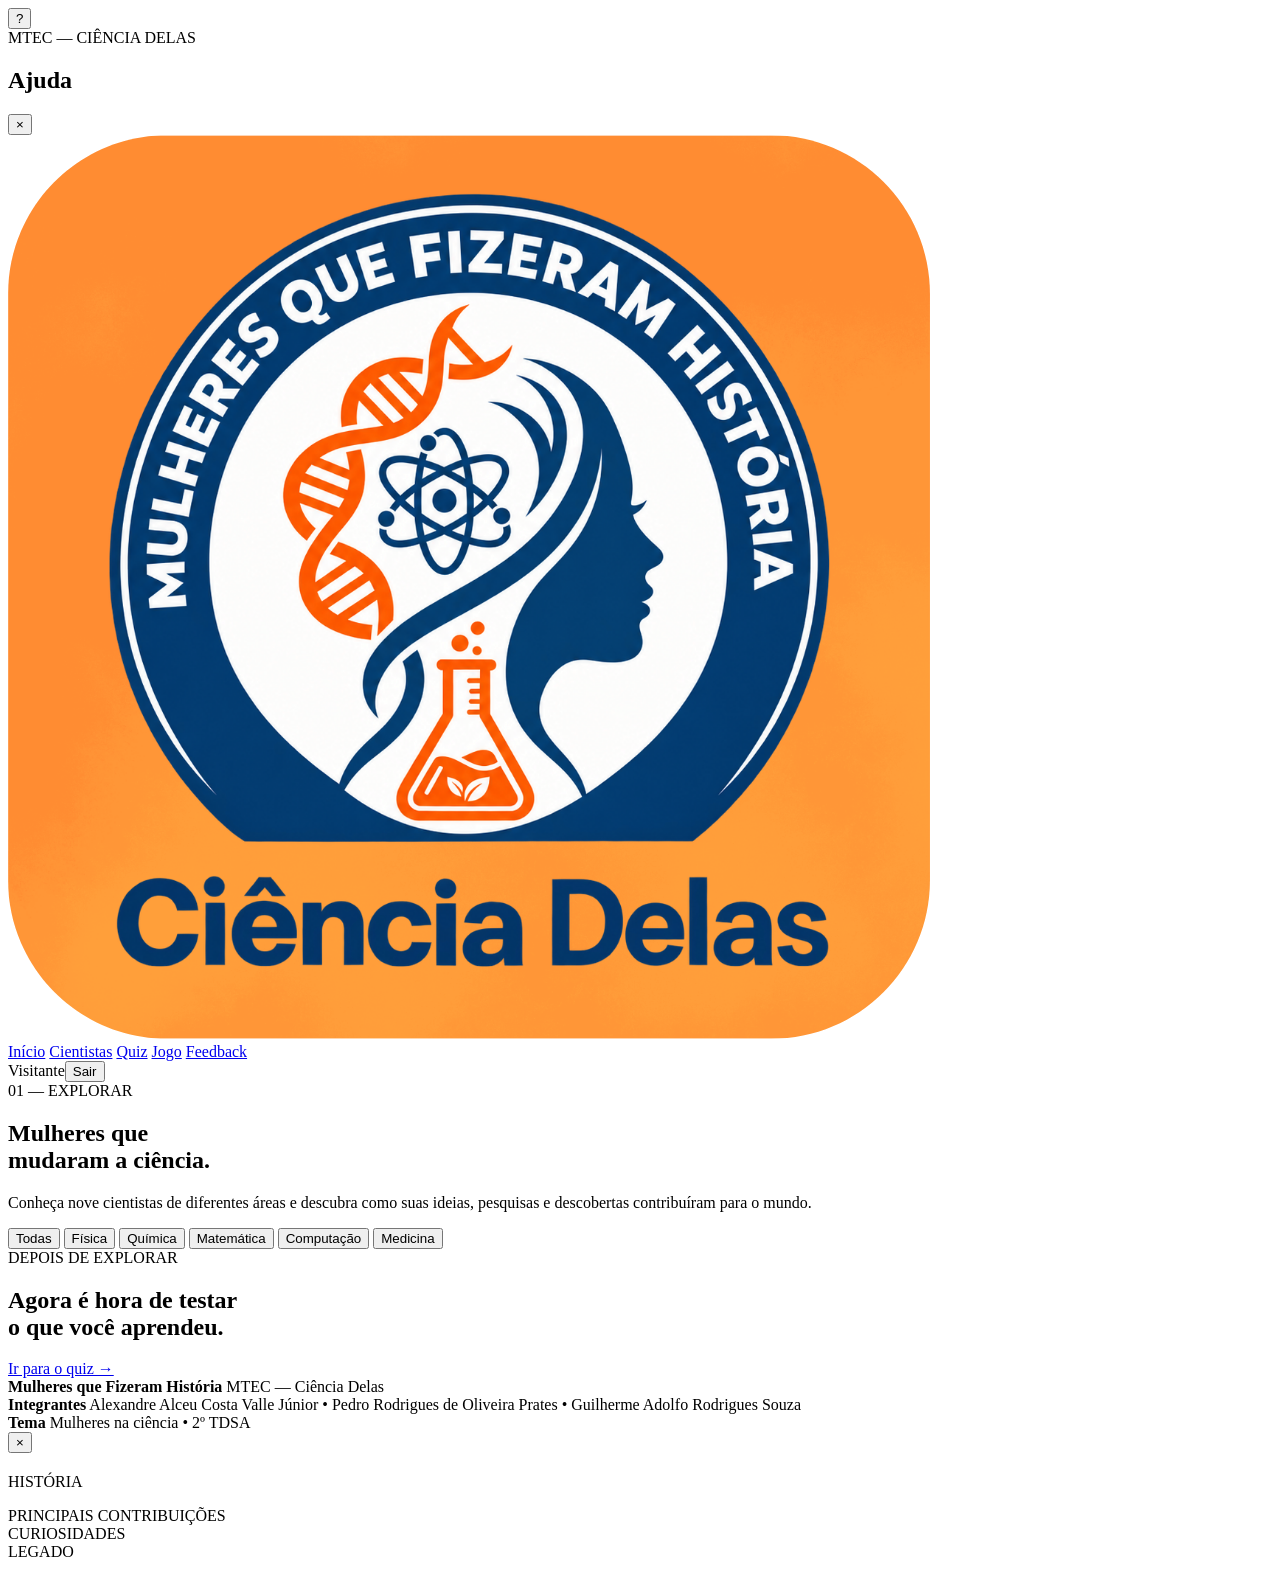
==== commit 82dcd61c: "Update cientistas.html" ====
--- a/cientistas.html
+++ b/cientistas.html
@@ -4,7 +4,7 @@
     <meta charset="UTF-8">
     <meta name="viewport" content="width=device-width, initial-scale=1.0">
     <title>Cientistas | Mulheres que Fizeram História</title>
-    <link rel="stylesheet" href="style.css">
+    <link rel="stylesheet" href="css/style.css">
 </head>
 <body data-pagina="cientistas">
 
@@ -66,7 +66,7 @@
             </div>
             <div>
                 <strong>Integrantes</strong>
-                <span>Alexandre Alceu Costa Vale Júnior • Pedro Rodrigues de Oliveira Prates • Guilherme Adolfo Rodrigues Souza</span>
+                <span>Alexandre Alceu Costa Valle Júnior • Pedro Rodrigues de Oliveira Prates • Guilherme Adolfo Rodrigues Souza</span>
             </div>
             <div>
                 <strong>Tema</strong>
@@ -92,6 +92,6 @@
         </article>
     </div>
 
-    <script src="script.js"></script>
+    <script src="js/script.js"></script>
 </body>
 </html>
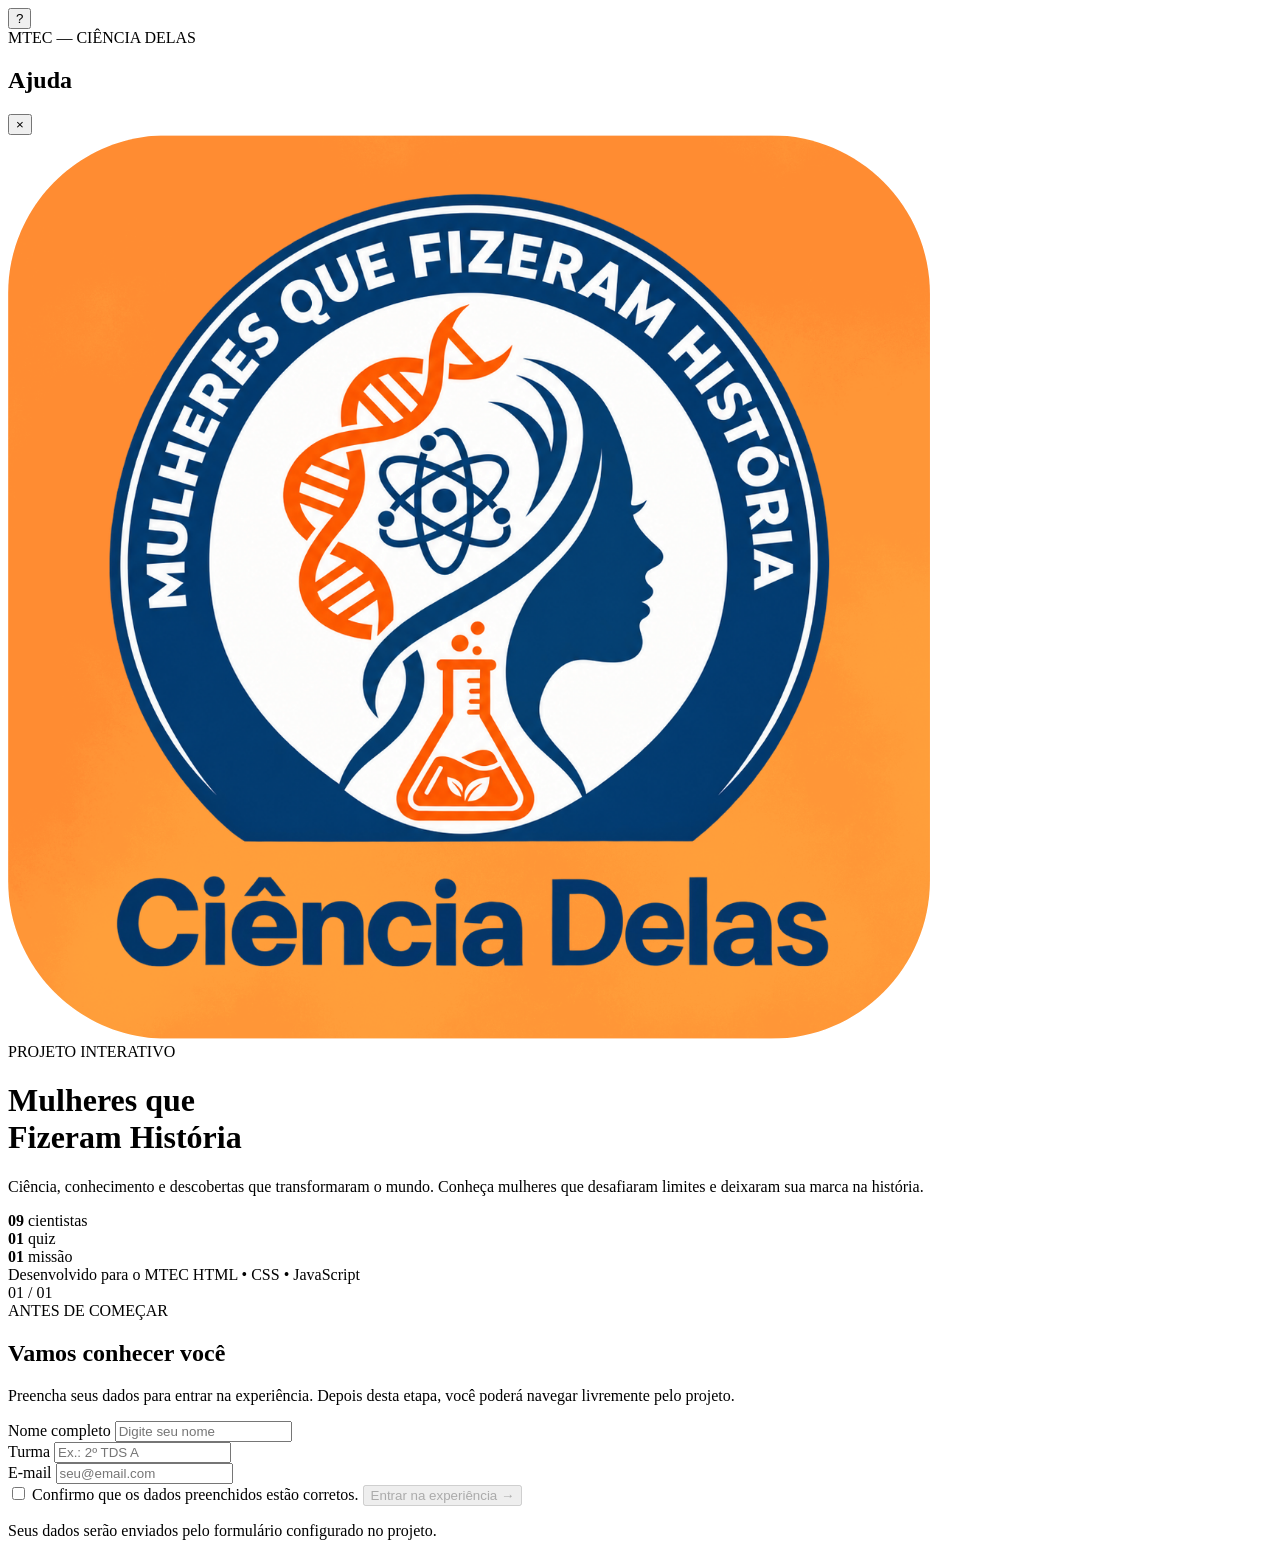
==== commit d2a1a581: "Update cientistas.html" ====
--- a/cientistas.html
+++ b/cientistas.html
@@ -4,7 +4,7 @@
     <meta charset="UTF-8">
     <meta name="viewport" content="width=device-width, initial-scale=1.0">
     <title>Cientistas | Mulheres que Fizeram História</title>
-    <link rel="stylesheet" href="css/style.css">
+    <link rel="stylesheet" href="estilo.css">
 </head>
 <body data-pagina="cientistas">
 
@@ -92,6 +92,6 @@
         </article>
     </div>
 
-    <script src="js/script.js"></script>
+    <script src="script.js"></script>
 </body>
 </html>
